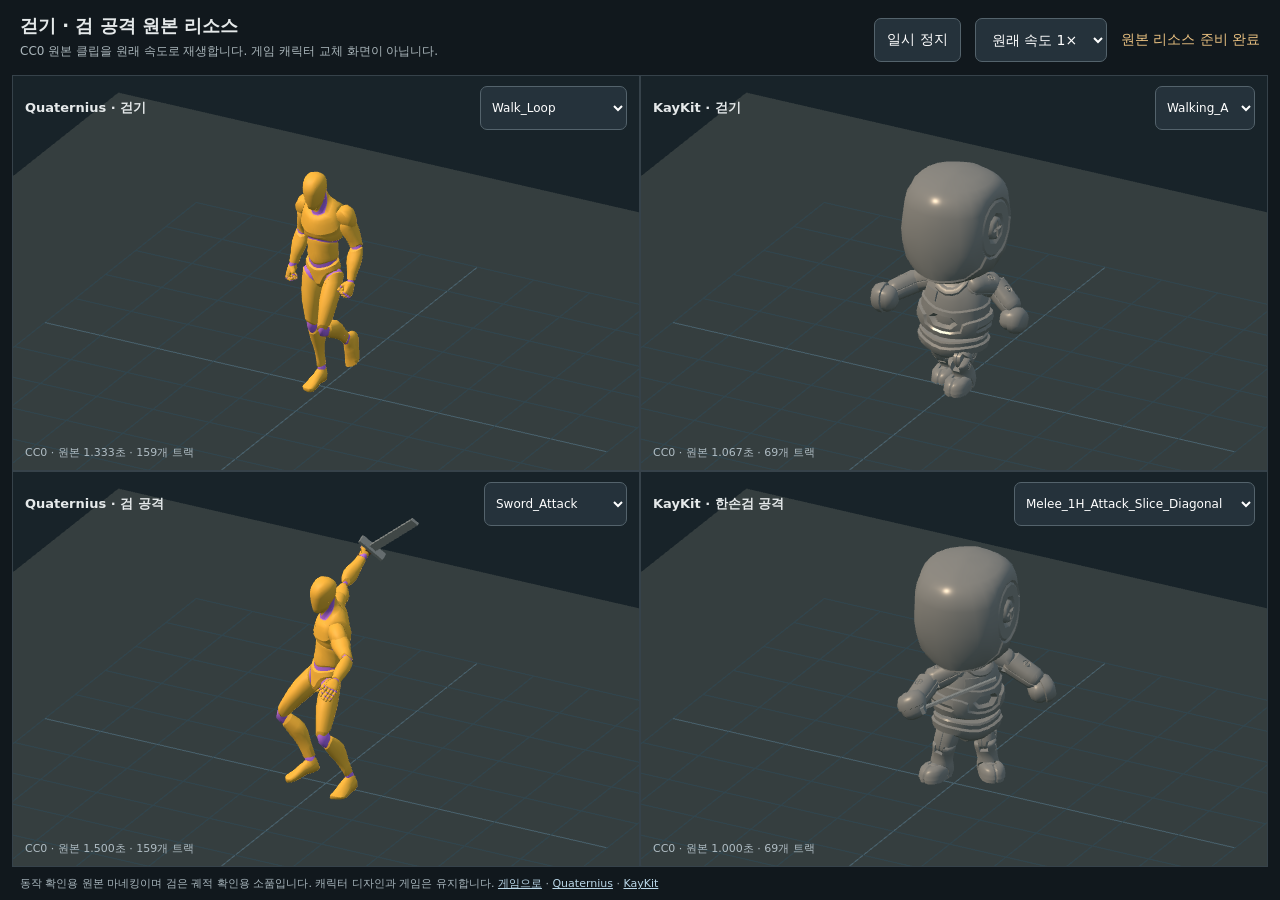
==== motion-resources.html @ 81c5cf1b "Add licensed native walk and sword resources with original motion review" ====
<!doctype html><html lang="ko"><head><meta charset="utf-8"><meta name="viewport" content="width=device-width,initial-scale=1"><title>걷기·검 공격 원본 리소스 비교</title><style>
*{box-sizing:border-box}body{margin:0;background:#11181d;color:#e5e9ea;font:14px system-ui,sans-serif;height:100dvh;display:flex;flex-direction:column}header{padding:14px 20px 10px;display:flex;align-items:center;gap:14px;flex-wrap:wrap}h1{font-size:18px;margin:0}p{margin:5px 0;color:#abb7bc;font-size:12px}header .intro{flex:1;min-width:220px}button,select{min-height:44px;background:#25323b;color:#fff;border:1px solid #54636c;border-radius:7px;padding:6px 12px;font:inherit}button{cursor:pointer}a{color:#bad7e8}#stage{position:relative;flex:1;min-height:200px;margin:0 12px}canvas{display:block;width:100%;height:100%}#labels{position:absolute;inset:0;display:grid;grid-template-columns:1fr 1fr;grid-template-rows:1fr 1fr;pointer-events:none}.card{padding:10px 12px;border:1px solid #36424a;display:flex;flex-direction:column;justify-content:space-between}.card .bar{display:flex;justify-content:space-between;align-items:center;gap:8px;flex-wrap:wrap}.card select,.card a{pointer-events:auto}.card strong{font-size:13px}.card small{font-size:11px;color:#b0bdc4}.card select{max-width:100%;font-size:12px;padding:4px 7px}footer{padding:9px 20px;color:#a8b6bd;font-size:11px}#status{color:#eac181}#status.error{color:#ff9e95}@media(max-width:600px){header{padding:8px 12px;gap:5px}h1{font-size:15px}header p{font-size:11px}.card{padding:6px}.card strong{font-size:11px}.card select{max-width:140px}footer{padding:6px 12px}}
</style><script type="importmap">{"imports":{"three":"./vendor/three/build/three.module.js","three/addons/":"./vendor/three/examples/jsm/"}}</script></head><body><header><div class="intro"><h1>걷기 · 검 공격 원본 리소스</h1><p>CC0 원본 클립을 원래 속도로 재생합니다. 게임 캐릭터 교체 화면이 아닙니다.</p></div><button id="play" disabled>일시 정지</button><select id="speed" aria-label="재생 속도"><option value="1">원래 속도 1×</option><option value="0.5">느리게 0.5×</option></select><span id="status" role="status">리소스 로딩 중…</span></header><main id="stage"><canvas id="view" aria-label="원본 걷기 및 공격 리소스 네 개의 재생 화면"></canvas><div id="labels"></div></main><footer>동작 확인용 원본 마네킹이며 검은 궤적 확인용 소품입니다. 캐릭터 디자인과 게임은 유지합니다. <a href="./?release=2.14">게임으로</a> · <a href="https://quaternius.itch.io/universal-animation-library">Quaternius</a> · <a href="https://kaylousberg.itch.io/kaykit-character-animations">KayKit</a></footer><script type="module" src="./motion-resources.mjs?v=1"></script></body></html>
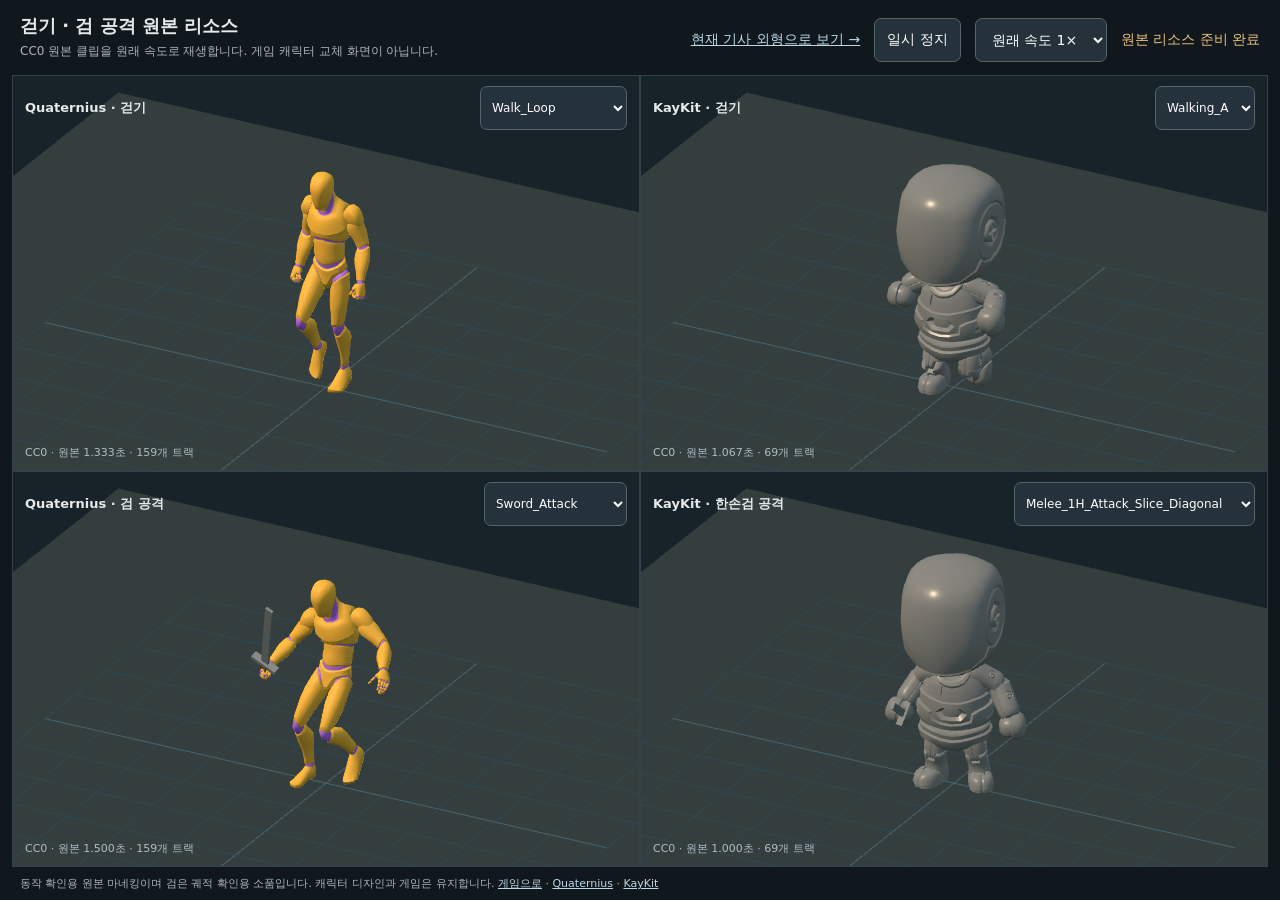
==== commit b3afcd1d: "Preview approved warrior appearance on native walk and sword poses" ====
--- a/motion-resources.html
+++ b/motion-resources.html
@@ -1,3 +1,3 @@
 <!doctype html><html lang="ko"><head><meta charset="utf-8"><meta name="viewport" content="width=device-width,initial-scale=1"><title>걷기·검 공격 원본 리소스 비교</title><style>
 *{box-sizing:border-box}body{margin:0;background:#11181d;color:#e5e9ea;font:14px system-ui,sans-serif;height:100dvh;display:flex;flex-direction:column}header{padding:14px 20px 10px;display:flex;align-items:center;gap:14px;flex-wrap:wrap}h1{font-size:18px;margin:0}p{margin:5px 0;color:#abb7bc;font-size:12px}header .intro{flex:1;min-width:220px}button,select{min-height:44px;background:#25323b;color:#fff;border:1px solid #54636c;border-radius:7px;padding:6px 12px;font:inherit}button{cursor:pointer}a{color:#bad7e8}#stage{position:relative;flex:1;min-height:200px;margin:0 12px}canvas{display:block;width:100%;height:100%}#labels{position:absolute;inset:0;display:grid;grid-template-columns:1fr 1fr;grid-template-rows:1fr 1fr;pointer-events:none}.card{padding:10px 12px;border:1px solid #36424a;display:flex;flex-direction:column;justify-content:space-between}.card .bar{display:flex;justify-content:space-between;align-items:center;gap:8px;flex-wrap:wrap}.card select,.card a{pointer-events:auto}.card strong{font-size:13px}.card small{font-size:11px;color:#b0bdc4}.card select{max-width:100%;font-size:12px;padding:4px 7px}footer{padding:9px 20px;color:#a8b6bd;font-size:11px}#status{color:#eac181}#status.error{color:#ff9e95}@media(max-width:600px){header{padding:8px 12px;gap:5px}h1{font-size:15px}header p{font-size:11px}.card{padding:6px}.card strong{font-size:11px}.card select{max-width:140px}footer{padding:6px 12px}}
-</style><script type="importmap">{"imports":{"three":"./vendor/three/build/three.module.js","three/addons/":"./vendor/three/examples/jsm/"}}</script></head><body><header><div class="intro"><h1>걷기 · 검 공격 원본 리소스</h1><p>CC0 원본 클립을 원래 속도로 재생합니다. 게임 캐릭터 교체 화면이 아닙니다.</p></div><button id="play" disabled>일시 정지</button><select id="speed" aria-label="재생 속도"><option value="1">원래 속도 1×</option><option value="0.5">느리게 0.5×</option></select><span id="status" role="status">리소스 로딩 중…</span></header><main id="stage"><canvas id="view" aria-label="원본 걷기 및 공격 리소스 네 개의 재생 화면"></canvas><div id="labels"></div></main><footer>동작 확인용 원본 마네킹이며 검은 궤적 확인용 소품입니다. 캐릭터 디자인과 게임은 유지합니다. <a href="./?release=2.14">게임으로</a> · <a href="https://quaternius.itch.io/universal-animation-library">Quaternius</a> · <a href="https://kaylousberg.itch.io/kaykit-character-animations">KayKit</a></footer><script type="module" src="./motion-resources.mjs?v=1"></script></body></html>
+</style><script type="importmap">{"imports":{"three":"./vendor/three/build/three.module.js","three/addons/":"./vendor/three/examples/jsm/"}}</script></head><body><header><div class="intro"><h1>걷기 · 검 공격 원본 리소스</h1><p>CC0 원본 클립을 원래 속도로 재생합니다. 게임 캐릭터 교체 화면이 아닙니다.</p></div><a href="./warrior-motion.html?release=1">현재 기사 외형으로 보기 →</a><button id="play" disabled>일시 정지</button><select id="speed" aria-label="재생 속도"><option value="1">원래 속도 1×</option><option value="0.5">느리게 0.5×</option></select><span id="status" role="status">리소스 로딩 중…</span></header><main id="stage"><canvas id="view" aria-label="원본 걷기 및 공격 리소스 네 개의 재생 화면"></canvas><div id="labels"></div></main><footer>동작 확인용 원본 마네킹이며 검은 궤적 확인용 소품입니다. 캐릭터 디자인과 게임은 유지합니다. <a href="./?release=2.14">게임으로</a> · <a href="https://quaternius.itch.io/universal-animation-library">Quaternius</a> · <a href="https://kaylousberg.itch.io/kaykit-character-animations">KayKit</a></footer><script type="module" src="./motion-resources.mjs?v=1"></script></body></html>
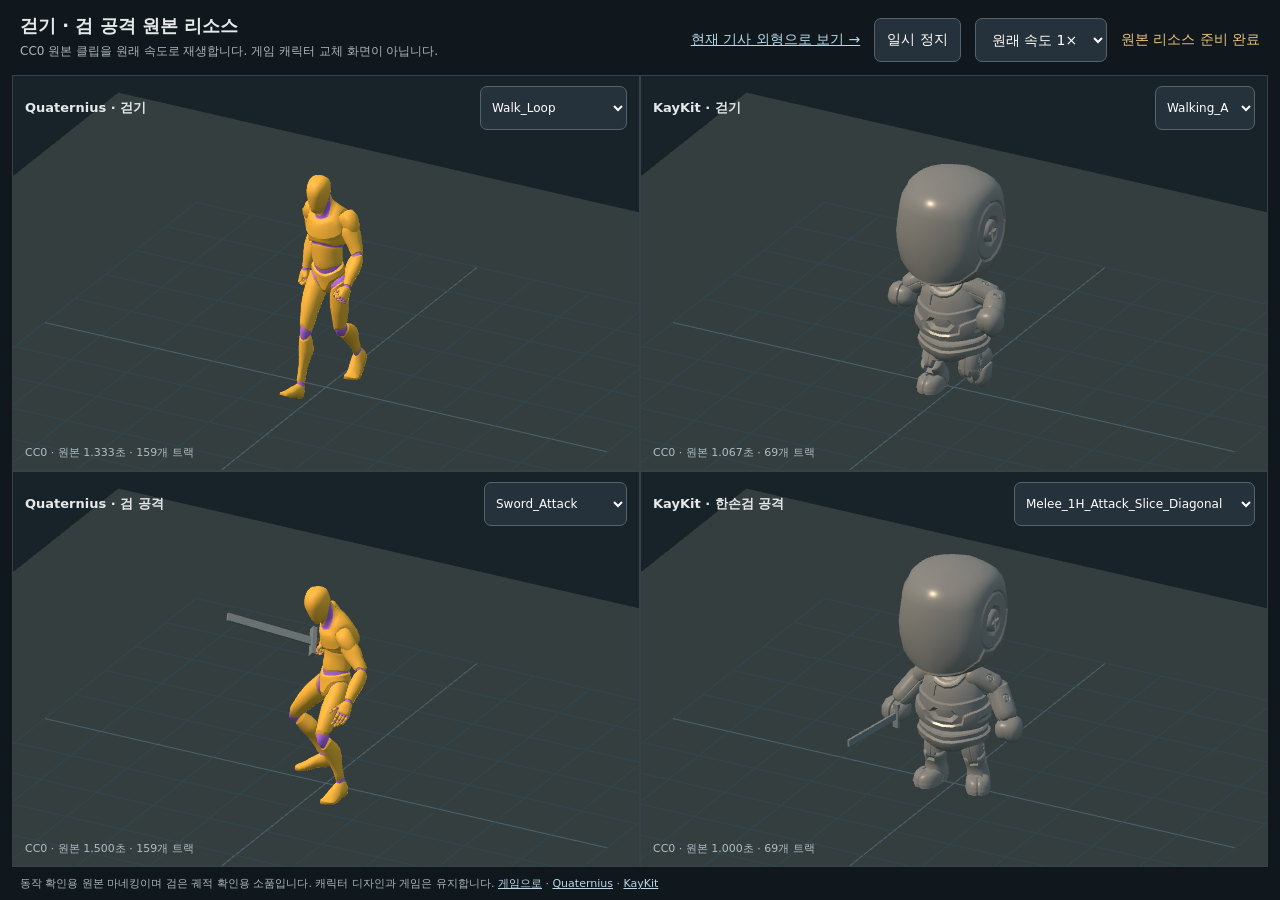
==== commit b4f8b951: "Fix repeated leading foot and disappearing shield with continuous joint-driven equipment" ====
--- a/motion-resources.html
+++ b/motion-resources.html
@@ -1,3 +1,3 @@
 <!doctype html><html lang="ko"><head><meta charset="utf-8"><meta name="viewport" content="width=device-width,initial-scale=1"><title>걷기·검 공격 원본 리소스 비교</title><style>
 *{box-sizing:border-box}body{margin:0;background:#11181d;color:#e5e9ea;font:14px system-ui,sans-serif;height:100dvh;display:flex;flex-direction:column}header{padding:14px 20px 10px;display:flex;align-items:center;gap:14px;flex-wrap:wrap}h1{font-size:18px;margin:0}p{margin:5px 0;color:#abb7bc;font-size:12px}header .intro{flex:1;min-width:220px}button,select{min-height:44px;background:#25323b;color:#fff;border:1px solid #54636c;border-radius:7px;padding:6px 12px;font:inherit}button{cursor:pointer}a{color:#bad7e8}#stage{position:relative;flex:1;min-height:200px;margin:0 12px}canvas{display:block;width:100%;height:100%}#labels{position:absolute;inset:0;display:grid;grid-template-columns:1fr 1fr;grid-template-rows:1fr 1fr;pointer-events:none}.card{padding:10px 12px;border:1px solid #36424a;display:flex;flex-direction:column;justify-content:space-between}.card .bar{display:flex;justify-content:space-between;align-items:center;gap:8px;flex-wrap:wrap}.card select,.card a{pointer-events:auto}.card strong{font-size:13px}.card small{font-size:11px;color:#b0bdc4}.card select{max-width:100%;font-size:12px;padding:4px 7px}footer{padding:9px 20px;color:#a8b6bd;font-size:11px}#status{color:#eac181}#status.error{color:#ff9e95}@media(max-width:600px){header{padding:8px 12px;gap:5px}h1{font-size:15px}header p{font-size:11px}.card{padding:6px}.card strong{font-size:11px}.card select{max-width:140px}footer{padding:6px 12px}}
-</style><script type="importmap">{"imports":{"three":"./vendor/three/build/three.module.js","three/addons/":"./vendor/three/examples/jsm/"}}</script></head><body><header><div class="intro"><h1>걷기 · 검 공격 원본 리소스</h1><p>CC0 원본 클립을 원래 속도로 재생합니다. 게임 캐릭터 교체 화면이 아닙니다.</p></div><a href="./warrior-motion.html?release=1">현재 기사 외형으로 보기 →</a><button id="play" disabled>일시 정지</button><select id="speed" aria-label="재생 속도"><option value="1">원래 속도 1×</option><option value="0.5">느리게 0.5×</option></select><span id="status" role="status">리소스 로딩 중…</span></header><main id="stage"><canvas id="view" aria-label="원본 걷기 및 공격 리소스 네 개의 재생 화면"></canvas><div id="labels"></div></main><footer>동작 확인용 원본 마네킹이며 검은 궤적 확인용 소품입니다. 캐릭터 디자인과 게임은 유지합니다. <a href="./?release=2.14">게임으로</a> · <a href="https://quaternius.itch.io/universal-animation-library">Quaternius</a> · <a href="https://kaylousberg.itch.io/kaykit-character-animations">KayKit</a></footer><script type="module" src="./motion-resources.mjs?v=1"></script></body></html>
+</style><script type="importmap">{"imports":{"three":"./vendor/three/build/three.module.js","three/addons/":"./vendor/three/examples/jsm/"}}</script></head><body><header><div class="intro"><h1>걷기 · 검 공격 원본 리소스</h1><p>CC0 원본 클립을 원래 속도로 재생합니다. 게임 캐릭터 교체 화면이 아닙니다.</p></div><a href="./warrior-motion.html?release=2">현재 기사 외형으로 보기 →</a><button id="play" disabled>일시 정지</button><select id="speed" aria-label="재생 속도"><option value="1">원래 속도 1×</option><option value="0.5">느리게 0.5×</option></select><span id="status" role="status">리소스 로딩 중…</span></header><main id="stage"><canvas id="view" aria-label="원본 걷기 및 공격 리소스 네 개의 재생 화면"></canvas><div id="labels"></div></main><footer>동작 확인용 원본 마네킹이며 검은 궤적 확인용 소품입니다. 캐릭터 디자인과 게임은 유지합니다. <a href="./?release=2.14">게임으로</a> · <a href="https://quaternius.itch.io/universal-animation-library">Quaternius</a> · <a href="https://kaylousberg.itch.io/kaykit-character-animations">KayKit</a></footer><script type="module" src="./motion-resources.mjs?v=1"></script></body></html>
